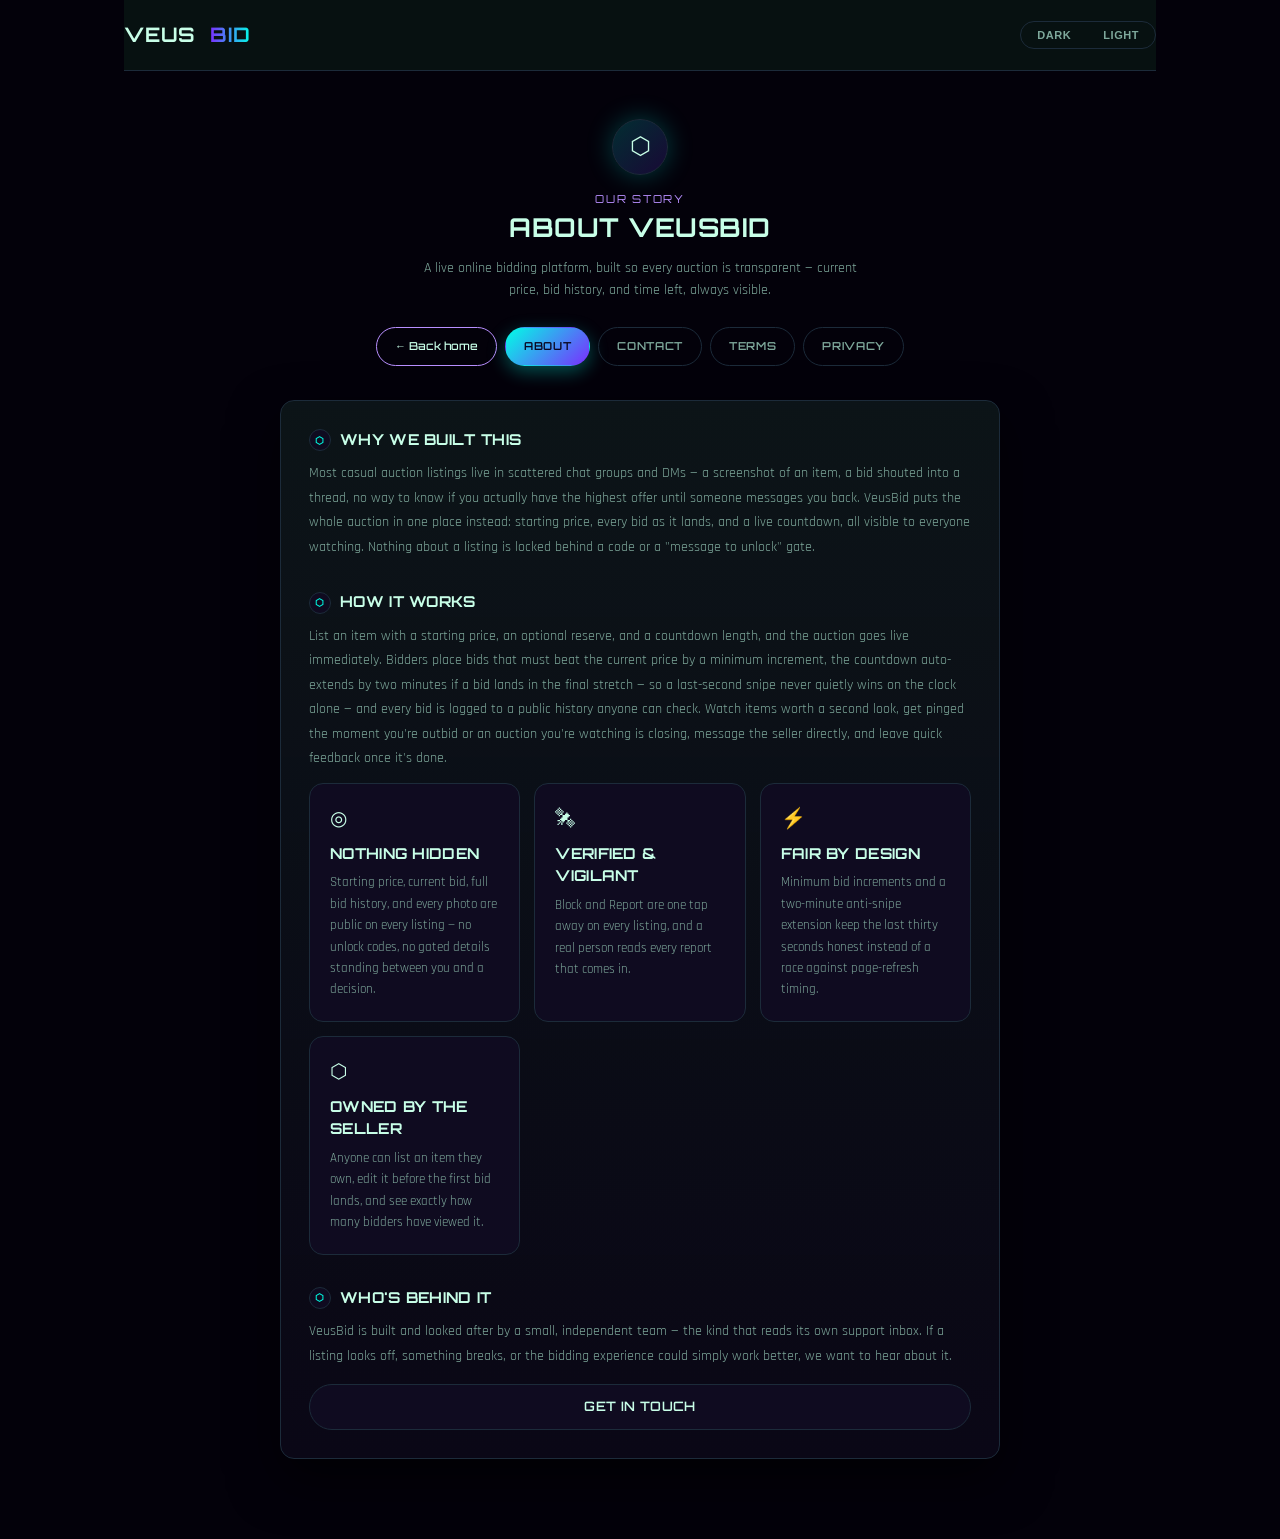
==== about.html @ 941fe138 "Add files via upload" ====
<!DOCTYPE html>
<html lang="en">
<head>
<meta charset="UTF-8">
<!-- Applies saved appearance (font, color, background) before first paint — must stay first, as a classic (non-module) script, to avoid a flash of default styling. -->
<script src="appearance-core.js"></script>
<meta name="viewport" content="width=device-width, initial-scale=1.0, viewport-fit=cover">
<title>About — VeusBid</title>
<link rel="icon" href="favicon.ico" sizes="any">
<link rel="icon" type="image/png" sizes="16x16" href="favicon-16.png">
<link rel="icon" type="image/png" sizes="32x32" href="favicon-32.png">
<link rel="icon" type="image/png" sizes="192x192" href="icon-192.png">
<link rel="apple-touch-icon" sizes="180x180" href="apple-touch-icon.png">
<link rel="manifest" href="manifest.json">
<meta name="theme-color" content="#03010a">
<meta name="description" content="VeusBid is a live online bidding platform — list an item, watch the bids roll in, and buy or sell with total transparency: current price, bid history, and time left, always visible.">
<link rel="stylesheet" href="styles.css">
</head>
<body data-mode="dark">
  <div class="bubble-field" aria-hidden="true">
    <span style="left:8%; width:16px; height:16px; animation-duration:6.5s;"></span>
    <span style="left:22%; width:10px; height:10px; animation-duration:8s; animation-delay:1s;"></span>
    <span style="left:71%; width:14px; height:14px; animation-duration:7s; animation-delay:.4s;"></span>
    <span style="left:88%; width:9px; height:9px; animation-duration:9s; animation-delay:2s;"></span>
  </div>
  <div class="shell">
    <div class="topbar">
      <a class="brand" href="index.html" data-home-link style="cursor:pointer;">Veus<em>Bid</em></a>
      <div class="mode-toggle">
        <button data-mode-btn="dark">Dark</button>
        <button data-mode-btn="light">Light</button>
      </div>
    </div>

    <div class="legal-wrap">
      <div class="legal-hero">
        <div class="legal-glyph">⬡</div>
        <div class="legal-eyebrow">Our Story</div>
        <h1>About VeusBid</h1>
        <p class="legal-tagline">A live online bidding platform, built so every auction is transparent — current price, bid history, and time left, always visible.</p>
      </div>

      <nav class="legal-nav">
        <a href="index.html" data-home-link data-home-label>← Back home</a>
        <a href="about.html" class="active">About</a>
        <a href="contact.html">Contact</a>
        <a href="terms.html">Terms</a>
        <a href="privacy.html">Privacy</a>
      </nav>

      <div class="card legal-card">
        <h2><span class="num">⬡</span> Why we built this</h2>
        <p>
          Most casual auction listings live in scattered chat groups and DMs — a screenshot of an item, a bid
          shouted into a thread, no way to know if you actually have the highest offer until someone messages you
          back. VeusBid puts the whole auction in one place instead: starting price, every bid as it lands, and a
          live countdown, all visible to everyone watching. Nothing about a listing is locked behind a code or a
          "message to unlock" gate.
        </p>

        <h2><span class="num">⬡</span> How it works</h2>
        <p>
          List an item with a starting price, an optional reserve, and a countdown length, and the auction goes
          live immediately. Bidders place bids that must beat the current price by a minimum increment, the
          countdown auto-extends by two minutes if a bid lands in the final stretch — so a last-second snipe never
          quietly wins on the clock alone — and every bid is logged to a public history anyone can check. Watch
          items worth a second look, get pinged the moment you're outbid or an auction you're watching is closing,
          message the seller directly, and leave quick feedback once it's done.
        </p>

        <div class="about-values">
          <div class="about-value-card">
            <span class="glyph">◎</span>
            <h3>Nothing hidden</h3>
            <p>Starting price, current bid, full bid history, and every photo are public on every listing — no unlock codes, no gated details standing between you and a decision.</p>
          </div>
          <div class="about-value-card">
            <span class="glyph">🛰</span>
            <h3>Verified &amp; vigilant</h3>
            <p>Block and Report are one tap away on every listing, and a real person reads every report that comes in.</p>
          </div>
          <div class="about-value-card">
            <span class="glyph">⚡</span>
            <h3>Fair by design</h3>
            <p>Minimum bid increments and a two-minute anti-snipe extension keep the last thirty seconds honest instead of a race against page-refresh timing.</p>
          </div>
          <div class="about-value-card">
            <span class="glyph">⬡</span>
            <h3>Owned by the seller</h3>
            <p>Anyone can list an item they own, edit it before the first bid lands, and see exactly how many bidders have viewed it.</p>
          </div>
        </div>

        <h2><span class="num">⬡</span> Who's behind it</h2>
        <p>
          VeusBid is built and looked after by a small, independent team — the kind that reads its own
          support inbox. If a listing looks off, something breaks, or the bidding experience could simply work
          better, we want to hear about it.
        </p>
        <a href="contact.html" class="btn subtle block" style="margin-top:6px;">Get in touch</a>
      </div>
    </div>
  </div>

  <script type="module">
    import { initTheme } from "./theme.js";
    import { initLegalNav } from "./legal-nav.js";
    initTheme();
    initLegalNav();
  </script>
</body>
</html>
---- styles.css ----
/* ============================================================
   VeusBid — "neural auction matrix" theme
   Deep-space void black with a two-tone neon accent: plasma cyan as
   the primary signal color, ultraviolet-plasma purple as the
   secondary — the same duotone glow the original VeusBid landing
   page used, now driving every screen consistently. Every color
   still routes through the same CSS variables the in-app RGB picker
   (theme.js) already rewrites live, so retuning the accent still
   works exactly as before. Border-radius is large and consistent
   everywhere: nothing in this app is a sharp corner anymore.
   ============================================================ */

@import url('https://fonts.googleapis.com/css2?family=Orbitron:wght@500;600;700;800;900&family=Rajdhani:wght@400;500;600;700&family=Share+Tech+Mono&family=Poppins:wght@300;400;500;600;700&family=Playfair+Display:wght@400;500;600;700&family=Quicksand:wght@400;500;600;700&family=Nunito:wght@400;500;600;700&family=Dancing+Script:wght@400;500;600;700&family=Merriweather:wght@400;700&family=Space+Grotesk:wght@400;500;600;700&display=swap');

:root{
  --accent-h: 174;      /* primary accent hue/sat/light — plasma cyan (#00FFD4-ish). The RGB picker rewrites these live. */
  --accent-s: 100%;
  --accent-l: 50%;
  --accent: hsl(var(--accent-h) var(--accent-s) var(--accent-l));
  --accent-soft: hsl(var(--accent-h) var(--accent-s) 78%);
  --accent-deep: hsl(var(--accent-h) 90% 38%);

  --accent2-h: 262;      /* secondary accent — ultraviolet plasma purple, paired against the cyan for the duotone glow */
  --accent2-s: 100%;
  --accent2-l: 59%;
  --accent2: hsl(var(--accent2-h) var(--accent2-s) var(--accent2-l));
  --accent2-soft: hsl(var(--accent2-h) var(--accent2-s) 78%);

  --bg: #03010a;
  --bg-raised: #0a0716;
  --bg-inset: #0f0b20;
  --text: #c8ffe8;
  --text-muted: #7ea89b;
  --line: #1c2b3a;
  --shadow: rgba(0,0,0,.6);
  --glow: 0 0 0 1px hsl(var(--accent-h) var(--accent-s) var(--accent-l) / .22), 0 8px 28px hsl(var(--accent-h) var(--accent-s) 30% / .4);

  --font-display: 'Orbitron', 'Segoe UI', sans-serif;
  --font-body: 'Rajdhani', -apple-system, sans-serif;
  --font-mono: 'Share Tech Mono', monospace;
  --radius: 8px;
  --radius-lg: 14px;
  --radius-sm: 6px;
  --radius-pill: 999px;
  --nav-h: 66px;

  /* ---- user-adjustable appearance (Settings → Appearance), read live by
     appearance.js and applied on every page ---- */
  --user-font-family: var(--font-body);
  --user-font-size: 16px;
  --user-font-weight: 400;
  --user-letter-spacing: 0px;
  --user-line-height: 1.5;
  --glass-blur: 10px;
  --bg-preset-image: none;
  --bg-photo-image: none;
  --bg-ambient-blur: 0px;
  --user-font-color: var(--text);
}

[data-mode="light"]{
  --bg: #eef6f4;
  --bg-raised: #ffffff;
  --bg-inset: #dff2ec;
  --text: #06231d;
  --text-muted: #4c6a63;
  --line: #bfe4da;
  --shadow: rgba(0,40,32,.12);
  --accent-deep: hsl(var(--accent-h) 90% 38%);
  --accent2: hsl(var(--accent2-h) var(--accent2-s) 46%);
}

*{ box-sizing: border-box; }
html,body{ margin:0; padding:0; }
body{
  background: var(--bg);
  color: var(--user-font-color);
  font-family: var(--user-font-family);
  font-size: var(--user-font-size);
  font-weight: var(--user-font-weight);
  letter-spacing: var(--user-letter-spacing);
  min-height: 100vh;
  min-height: 100dvh; /* dynamic viewport height: on mobile, plain 100vh is measured against the browser chrome's tallest (collapsed) state, so content can jump/resize as the address bar shows and hides while scrolling. dvh tracks the real visible area instead, so layout — and the fixed nav/background sitting against it — stays put. Older browsers that don't support dvh simply ignore this line and keep the 100vh above. */
  transition: background .3s ease, color .3s ease;
  line-height: var(--user-line-height);
  animation: page-fade-in .5s ease both;
  position: relative;
}
/* IMPORTANT: this animation must only ever touch opacity, never transform.
   `transform` on `body` (even an identity value like translateY(0), which
   is what the old fade-in used) creates a new containing block for every
   `position: fixed` descendant on the page — the background layers below,
   the starfield canvas, the full-page loader, and the mobile bottom nav
   (#nav-mount) all switch from "fixed to the viewport" to "fixed to the
   body box" instead. On a tall/scrollable page that makes all of them
   silently scroll away with the content, which is exactly the bug behind
   both the wandering background photo and the un-fixed Discover/Theme/
   Messages/Profile bar on Android. Keep this opacity-only. */
@keyframes page-fade-in{
  from{ opacity:0; }
  to{ opacity:1; }
}
/* User-chosen background — two fixed layers behind the starfield and all
   content, both pinned to the *viewport* (not the page), so they never
   move as you scroll.
   ::before is the ambient wash: always sized to `cover` and oversized
   (110%/-5%) so its blurred edges never show a hard boundary. For the
   3 built-in presets (plain CSS gradients, no external images to fetch or
   license) this is the *only* layer, unchanged from before.
   ::after is the sharp layer, used only for a photo picked from the
   user's own device. It renders with `background-size: contain` — the
   photo is shown at its true aspect ratio, centered, scaled only enough
   to fit inside the screen: never cropped, zoomed, or stretched. The
   ambient layer behind it reuses the same photo, blurred well past the
   user's own blur slider, so the letterboxed edges glow with the photo's
   own colors instead of falling back to flat void-black. */
body::before{
  content:""; position:fixed; top:-5%; left:-5%; width:110%; height:110%; z-index:0; pointer-events:none;
  background-image: var(--bg-preset-image);
  background-size: cover;
  background-position: center;
  background-repeat: no-repeat;
  filter: blur(calc(var(--glass-blur) + var(--bg-ambient-blur)));
}
body::after{
  content:""; position:fixed; inset:0; z-index:0; pointer-events:none;
  background-image: var(--bg-photo-image);
  background-size: contain;
  background-position: center;
  background-repeat: no-repeat;
  filter: blur(var(--glass-blur));
}

/* ---- cosmic starfield canvas, injected by starfield.js — behind everything, non-interactive ---- */
#starfield-canvas{
  position: fixed; inset: 0; z-index: 0; pointer-events: none;
  transition: opacity .4s ease;
}
[data-mode="light"] #starfield-canvas{ opacity: .22; }

@keyframes rise-in{
  from{ opacity:0; transform: translateY(10px); }
  to{ opacity:1; transform: translateY(0); }
}
@keyframes pop-in{
  from{ opacity:0; transform: scale(.96); }
  to{ opacity:1; transform: scale(1); }
}
@keyframes shimmer-sweep{
  from{ background-position: -200% 0; }
  to{ background-position: 200% 0; }
}
/* ---- creative motion — a heart pulsing like a distant pulsar ---- */
@keyframes heartbeat{
  0%, 100%{ transform: scale(1); }
  15%{ transform: scale(1.16); }
  30%{ transform: scale(.98); }
  45%{ transform: scale(1.08); }
  60%{ transform: scale(1); }
}
@keyframes ripple-out{
  from{ box-shadow: 0 0 0 0 hsl(var(--accent-h) var(--accent-s) var(--accent-l) / .5); }
  to{ box-shadow: 0 0 0 18px hsl(var(--accent-h) var(--accent-s) var(--accent-l) / 0); }
}
@keyframes bubble-drift{
  0%{ transform: translateY(0) translateX(0) scale(1); opacity:.5; }
  50%{ transform: translateY(-18px) translateX(6px) scale(1.06); opacity:.85; }
  100%{ transform: translateY(0) translateX(0) scale(1); opacity:.5; }
}
@keyframes msg-pop{
  0%{ opacity:0; transform: translateY(8px) scale(.94); }
  60%{ opacity:1; transform: translateY(-1px) scale(1.01); }
  100%{ opacity:1; transform: translateY(0) scale(1); }
}
@keyframes tick-in{
  from{ opacity:0; transform: scale(.5); }
  to{ opacity:1; transform: scale(1); }
}
@keyframes typing-bounce{
  0%, 60%, 100%{ transform: translateY(0); opacity:.5; }
  30%{ transform: translateY(-4px); opacity:1; }
}
@keyframes dot-pulse{
  0%, 100%{ box-shadow: 0 0 0 0 hsl(var(--accent2-h) var(--accent2-s) var(--accent2-l) / .6); }
  70%{ box-shadow: 0 0 0 7px hsl(var(--accent2-h) var(--accent2-s) var(--accent2-l) / 0); }
}
@keyframes border-spin{
  to{ --angle: 360deg; }
}
@property --angle{
  syntax: '<angle>'; initial-value: 0deg; inherits: false;
}
@keyframes toast-in{
  from{ opacity:0; transform: translateX(28px) scale(.92); }
  to{ opacity:1; transform: translateX(0) scale(1); }
}
@keyframes badge-pulse{
  0%, 100%{ box-shadow: 0 0 0 0 hsl(var(--accent2-h) var(--accent2-s) var(--accent2-l) / .55); }
  70%{ box-shadow: 0 0 0 6px hsl(var(--accent2-h) var(--accent2-s) var(--accent2-l) / 0); }
}

/* ---- cosmic loader: two stars orbiting one another — shown wherever we're
   waiting on Firestore (discover grid, inbox, an opening chat thread).
   Violet/cyan duotone to match the accent pair; reads as "two people
   circling into orbit" rather than a generic spinner. ---- */
.loader-wrap{
  display:flex; flex-direction:column; align-items:center; justify-content:center;
  gap:14px; padding:48px 20px; grid-column: 1 / -1;
}
.loader-orbit{
  --orbit-size: 44px;
  --orbit-dot: calc(var(--orbit-size) * 0.32);
  position:relative;
  height: var(--orbit-dot);
  width: var(--orbit-size);
}
.loader-orbit::before,
.loader-orbit::after{
  content:'';
  position:absolute;
  top:0; left: calc(50% - var(--orbit-dot) / 2);
  height: var(--orbit-dot); width: var(--orbit-dot);
  border-radius:50%;
}
.loader-orbit::before{
  background: var(--accent);
  box-shadow: 0 0 10px 1px hsl(var(--accent-h) var(--accent-s) var(--accent-l) / .7);
  animation: orbit-spin 1.3s ease-in-out infinite;
}
.loader-orbit::after{
  background: var(--accent2);
  box-shadow: 0 0 10px 1px hsl(var(--accent2-h) var(--accent2-s) var(--accent2-l) / .7);
  animation: orbit-spin 1.3s ease-in-out infinite -0.65s;
}
@keyframes orbit-spin{
  0%, 100%{ transform: translateX(calc(var(--orbit-size) * 0.5 - var(--orbit-dot) / 2)) scale(.55); opacity:.6; }
  50%{ transform: translateX(calc(var(--orbit-size) * -0.5 + var(--orbit-dot) / 2)) scale(.55); opacity:.6; }
  25%, 75%{ transform: translateX(0) scale(1); opacity:1; }
}
.loader-label{
  font-family: var(--font-display);
  font-size: 12px;
  letter-spacing: .07em;
  text-transform: uppercase;
  color: var(--text-muted);
}

/* ---- full-page splash loader: five oozing dots streaming and merging into one
   another — shown briefly on protected pages while requireAuth() and the first
   data fetch resolve ---- */
.loader-page{
  position:fixed; inset:0; z-index:500;
  display:flex; flex-direction:column; align-items:center; justify-content:center;
  gap:16px; background: var(--bg);
}
.loader-jelly{
  --uib-size: 64px;
  --uib-color: var(--accent);
  --uib-speed: 2.6s;
  --uib-dot-size: calc(var(--uib-size) * 0.23);
  position: relative;
  display: flex;
  align-items: center;
  justify-content: space-between;
  width: var(--uib-size);
  height: var(--uib-dot-size);
  filter: url('#uib-jelly-ooze') drop-shadow(0 0 6px hsl(var(--accent-h) var(--accent-s) var(--accent-l) / .55));
}
.jelly-dot{
  position: absolute;
  top: calc(50% - var(--uib-dot-size) / 2);
  left: calc(0px - var(--uib-dot-size) / 2);
  display: block;
  height: var(--uib-dot-size);
  width: var(--uib-dot-size);
  border-radius: 50%;
  background-color: var(--uib-color);
  animation: jelly-stream var(--uib-speed) linear infinite both;
}
.jelly-dot:nth-child(2){ animation-delay: calc(var(--uib-speed) * -0.2); }
.jelly-dot:nth-child(3){ animation-delay: calc(var(--uib-speed) * -0.4); }
.jelly-dot:nth-child(4){ animation-delay: calc(var(--uib-speed) * -0.6); }
.jelly-dot:nth-child(5){ animation-delay: calc(var(--uib-speed) * -0.8); }
@keyframes jelly-stream{
  0%, 100%{ transform: translateX(0) scale(0); }
  50%{ transform: translateX(calc(var(--uib-size) * 0.5)) scale(1); }
  99.999%{ transform: translateX(var(--uib-size)) scale(0); }
}

/* ---- small rounded-track loader: photo processing (upload/compress) ---- */
.loader-photo{ display:inline-block; vertical-align:middle; }
.loader-photo-bg{ stroke: var(--line); opacity:.6; }
.loader-photo-car{
  stroke: var(--accent2); stroke-dasharray:15,85; stroke-linecap:round;
  animation: track-travel-rev 1.4s linear infinite;
}
@keyframes track-travel-rev{ to{ stroke-dashoffset: 100; } }

/* ---- streaming-dots loader: a message in flight ---- */
.loader-stream-wrap{ display:inline-flex; align-items:center; height:14px; }
.loader-stream{ position:relative; display:inline-block; width:26px; height:6px; filter: url(#loader-stream-ooze); }
.loader-stream span{
  position:absolute; top:0; left:-3px; height:6px; width:6px; border-radius:50%;
  background: var(--accent); animation: stream-move 1.1s linear infinite both;
}
.loader-stream span:nth-child(2){ animation-delay:-.22s; }
.loader-stream span:nth-child(3){ animation-delay:-.44s; }
.loader-stream span:nth-child(4){ animation-delay:-.66s; }
.loader-stream span:nth-child(5){ animation-delay:-.88s; }
@keyframes stream-move{
  0%, 100%{ transform: translateX(0) scale(0); }
  50%{ transform: translateX(13px) scale(1); }
  99.999%{ transform: translateX(26px) scale(0); }
}

/* ---- merging-blobs loader: inline busy state for a button (e.g. auth submit) ---- */
.loader-blob-wrap{ display:inline-block; position:relative; width:22px; height:11px; vertical-align:middle; }
.loader-blob{ position:relative; display:block; width:100%; height:100%; color: currentColor; filter: url(#loader-blob-ooze); animation: blob-rotate 1.8s linear infinite; }
.loader-blob::before, .loader-blob::after{
  content:''; position:absolute; top:0; left:25%; width:50%; height:100%;
  background: currentColor; border-radius:100%;
}
.loader-blob::before{ animation: blob-shift-left .9s ease infinite; }
.loader-blob::after{ animation: blob-shift-right .9s ease infinite; }
@keyframes blob-rotate{ 0%, 49.999%, 100%{ transform:none; } 50%, 99.999%{ transform: rotate(90deg); } }
@keyframes blob-shift-left{ 0%, 100%{ transform: translateX(0); } 50%{ transform: scale(.65) translateX(-75%); } }
@keyframes blob-shift-right{ 0%, 100%{ transform: translateX(0); } 50%{ transform: scale(.65) translateX(75%); } }

@media (prefers-reduced-motion: reduce){
  *{ animation-duration: .01ms !important; transition-duration: .01ms !important; }
}

h1,h2,h3,.display{
  font-family: var(--font-display);
  font-weight: 700;
  letter-spacing: .02em;
  margin: 0 0 .3em;
  text-transform: uppercase;
}
h1{ font-size: 26px; }
h3{ font-size: 15px; }

a{ color: var(--accent); text-decoration: none; }

.shell{
  max-width: 1080px;
  margin: 0 auto;
  padding: 0 24px;
}

/* ---- ornamental plasma rule, the one signature motif ---- */
.gilt-rule{
  height: 1px;
  background: linear-gradient(90deg, transparent, var(--accent) 30%, var(--accent2) 70%, transparent);
  border: none;
  margin: 28px 0;
  opacity: .6;
}

/* ---- top bar ---- */
.topbar{
  display:flex; align-items:center; justify-content:space-between;
  gap: 14px;
  padding: 20px 0;
  border-bottom: 1px solid var(--line);
  position: sticky; top: 0; z-index: 200;
  background: hsl(var(--accent-h) 40% 6% / .82);
  backdrop-filter: blur(10px);
}
[data-mode="light"] .topbar{ background: hsl(0 0% 100% / .86); }
.brand{
  font-family: var(--font-display);
  font-size: 20px;
  font-weight: 700;
  letter-spacing: .04em;
  text-transform: uppercase;
  color: var(--user-font-color);
  display:flex; align-items:center; gap:14px;
}
.brand em{
  color: var(--accent);
  font-style: normal;
  background: linear-gradient(90deg, var(--accent2), var(--accent), var(--accent-soft), var(--accent2));
  background-size: 300% 100%;
  -webkit-background-clip: text;
  background-clip: text;
  -webkit-text-fill-color: transparent;
  animation: shimmer-sweep 6s linear infinite;
  display: inline-block;
  transform-origin: center;
}
.brand:hover em{ animation: shimmer-sweep 6s linear infinite, heartbeat 1s ease; }
.topbar > .brand ~ *{ margin-left: auto; }

/* ---- topbar right cluster (notif bell + logout sit together) ---- */
.topbar-actions{ display:flex; align-items:center; gap:10px; margin-left:auto; }

/* ---- ambient drifting orbs (legacy .bubble-field markup, recolored as embers over the starfield) ---- */
.bubble-field{ position:fixed; inset:0; overflow:hidden; pointer-events:none; z-index:0; }
.bubble-field span{
  position:absolute; bottom:-40px; border-radius:50%;
  background: radial-gradient(circle at 32% 30%, hsl(var(--accent2-h) var(--accent2-s) 65% / .4), hsl(var(--accent-h) var(--accent-s) 55% / .08));
  filter: blur(.3px);
  animation: bubble-drift 7s ease-in-out infinite;
}
.shell{ position:relative; z-index:1; }

.topnav{ display:flex; gap:22px; align-items:center; }
.topnav a{ color: var(--text-muted); font-size: 14px; }
.topnav a.active, .topnav a:hover{ color: var(--accent); }

/* ---- buttons / inputs ---- */
.btn{
  display:inline-flex; align-items:center; justify-content:center; gap:8px;
  padding: 12px 24px;
  border-radius: var(--radius-pill);
  border: 1px solid transparent;
  background: linear-gradient(135deg, var(--accent), var(--accent2));
  color: #0a0620;
  font-family: var(--font-display);
  font-weight: 600;
  font-size: 13px;
  letter-spacing: .03em;
  text-transform: uppercase;
  cursor: pointer;
  transition: transform .18s ease, box-shadow .18s ease, opacity .18s ease, filter .18s ease;
  box-shadow: 0 4px 18px hsl(var(--accent-h) var(--accent-s) 40% / .35);
}
.btn:hover{ box-shadow: 0 8px 26px hsl(var(--accent-h) var(--accent-s) 45% / .5), 0 0 22px hsl(var(--accent2-h) var(--accent2-s) 55% / .35); transform: translateY(-2px); filter: brightness(1.06); }
.btn:active{ transform: translateY(0); }
.btn:disabled{ opacity:.45; cursor:not-allowed; transform:none; box-shadow:none; }

.btn.ghost{
  background: transparent;
  color: var(--accent);
  border: 1px solid var(--line);
  box-shadow: none;
}
.btn.ghost:hover{ border-color: var(--accent); box-shadow: 0 0 16px hsl(var(--accent-h) var(--accent-s) var(--accent-l) / .25); }
.btn.subtle{
  background: var(--bg-inset);
  border-color: var(--line);
  color: var(--user-font-color);
  box-shadow: none;
}
.btn.subtle:hover{ border-color: var(--accent2); box-shadow: 0 0 16px hsl(var(--accent2-h) var(--accent2-s) var(--accent2-l) / .2); }
.btn.block{ width:100%; }
.btn.small{ padding:9px 18px; font-size:11px; }
.btn.danger{ border-color:#c25a7a; background:transparent; color:#ff9ab3; box-shadow:none; }
.btn.danger:not(:disabled):hover{ background: hsl(340 60% 50% / .12); box-shadow: 0 0 16px hsl(340 70% 55% / .2); }

.card.danger-zone{ border-color: hsl(340 55% 50% / .35); }

label{ display:block; font-size: 13px; font-weight:600; letter-spacing:.02em; color: var(--text-muted); margin: 16px 0 6px; }
input, textarea, select{
  width:100%;
  background: var(--bg-inset);
  border: 1px solid var(--line);
  color: var(--user-font-color);
  padding: 12px 16px;
  border-radius: var(--radius-sm);
  font-family: var(--font-body);
  font-weight: 500;
  font-size: 15px;
  transition: border-color .2s ease, box-shadow .2s ease;
}
input:focus, textarea:focus, select:focus{
  outline: none;
  border-color: var(--accent);
  box-shadow: 0 0 0 3px hsl(var(--accent-h) var(--accent-s) var(--accent-l) / .18);
}
textarea{ resize: vertical; min-height: 90px; }

.field-hint{ font-size:12px; color: var(--text-muted); margin-top:4px; }

/* Show/hide toggle for password inputs — see addPasswordToggle() in common.js. */
.pw-field{ position:relative; width:100%; }
.pw-field input{ padding-right:44px; }
.pw-toggle{
  position:absolute; top:50%; right:6px; transform:translateY(-50%);
  width:32px; height:32px; display:flex; align-items:center; justify-content:center;
  background:transparent; border:none; padding:0; margin:0; cursor:pointer;
  color: var(--text-muted); border-radius: var(--radius-sm);
  transition: color .15s ease, background .15s ease;
}
.pw-toggle:hover{ color: var(--accent); background: var(--bg-inset); }
.pw-toggle:focus-visible{ outline:2px solid var(--accent); outline-offset:2px; }
.pw-toggle svg{ width:18px; height:18px; display:block; pointer-events:none; }
/* PIN inputs are centered with wide letter-spacing — balance the toggle's
   right-hand padding with matching left padding so the digits stay centered
   instead of drifting left. */
.pw-field .chat-pin-input{ padding-left:44px; }
.chat-lock-screen .pw-field{ max-width:200px; }

.bg-preset-row{ display:flex; gap:12px; margin-top:8px; }
.bg-swatch{
  display:inline-flex; align-items:center; justify-content:center;
  width:56px; height:56px; border-radius: var(--radius-sm);
  border:2px solid var(--line); cursor:pointer; position:relative;
  background-color: var(--bg-inset);
  transition: border-color .15s ease, transform .15s ease;
}
.bg-swatch:hover{ transform: translateY(-2px); }
.bg-swatch.active{ border-color: var(--accent); box-shadow: 0 0 0 2px hsl(var(--accent-h) var(--accent-s) var(--accent-l) / .3); }
.bg-swatch.active::after{ content:"✓"; position:absolute; inset:0; display:flex; align-items:center; justify-content:center; color:#fff; font-weight:700; text-shadow:0 1px 3px rgba(0,0,0,.6); }
.bg-swatch-aurora{ background-image:
  radial-gradient(ellipse 60% 50% at 18% 15%, hsl(265 85% 42% / .8), transparent 60%),
  radial-gradient(ellipse 55% 45% at 82% 25%, hsl(189 85% 45% / .7), transparent 60%),
  radial-gradient(ellipse 70% 55% at 50% 95%, hsl(265 80% 22% / .9), transparent 65%); }
.bg-swatch-rose{ background-image:
  radial-gradient(ellipse 60% 50% at 20% 12%, hsl(332 78% 46% / .8), transparent 60%),
  radial-gradient(ellipse 55% 50% at 85% 78%, hsl(18 82% 50% / .7), transparent 60%),
  radial-gradient(ellipse 70% 55% at 50% 100%, hsl(285 55% 28% / .85), transparent 65%); }
.bg-swatch-bloom{ background-image:
  radial-gradient(circle at 14% 82%, hsl(302 82% 46% / .75), transparent 45%),
  radial-gradient(circle at 86% 14%, hsl(255 78% 46% / .75), transparent 45%),
  radial-gradient(circle at 50% 50%, hsl(200 75% 40% / .5), transparent 62%); }
.bg-swatch-custom{
  display:flex; align-items:center; justify-content:center;
  font-size:22px; color: var(--text-muted); overflow:hidden;
}
.bg-swatch-custom:hover{ color: var(--accent); }

/* ---- cards: glassy panels with a soft glowing edge ---- */
.card{
  background: linear-gradient(180deg, hsl(var(--accent-h) 30% 12% / .5), var(--bg-raised));
  border: 1px solid var(--line);
  border-radius: var(--radius-lg);
  padding: 28px;
  animation: rise-in .45s ease both;
  backdrop-filter: blur(12px);
  box-shadow: 0 20px 50px var(--shadow);
  position: relative;
}
[data-mode="light"] .card{ background: var(--bg-raised); backdrop-filter: none; }

.auth-wrap{
  max-width: 420px;
  margin: 64px auto;
}
.auth-tabs{ display:flex; gap:24px; margin-bottom:22px; border-bottom:1px solid var(--line); }
.auth-tabs button{
  background:none; border:none; color: var(--text-muted);
  font-family: var(--font-display); font-size: 13px; letter-spacing:.05em; text-transform:uppercase; font-weight:600;
  padding: 6px 0 12px; cursor:pointer; border-bottom: 2px solid transparent;
  transition: color .2s ease, border-color .2s ease;
}
.auth-tabs button.active{ color: var(--accent); border-color: var(--accent); }

.divider-or{
  display:flex; align-items:center; gap:12px;
  color: var(--text-muted); font-size:12px; margin: 18px 0;
}
.divider-or::before, .divider-or::after{ content:''; flex:1; height:1px; background: var(--line); }

/* ---- profile / grid ---- */
.grid-people{
  display:grid;
  grid-template-columns: repeat(auto-fill, minmax(220px, 1fr));
  gap: 20px;
  margin-top: 22px;
}
.person-card{
  background: var(--bg-raised);
  border: 1px solid var(--line);
  border-radius: var(--radius-lg);
  overflow:hidden;
  cursor:pointer;
  transition: border-color .25s ease, transform .25s ease, box-shadow .25s ease;
  animation: rise-in .4s ease both;
}
.grid-people .person-card:nth-child(1){ animation-delay: .02s; }
.grid-people .person-card:nth-child(2){ animation-delay: .06s; }
.grid-people .person-card:nth-child(3){ animation-delay: .10s; }
.grid-people .person-card:nth-child(4){ animation-delay: .14s; }
.grid-people .person-card:nth-child(5){ animation-delay: .18s; }
.grid-people .person-card:nth-child(n+6){ animation-delay: .2s; }
.person-card:hover{
  border-color: var(--accent);
  transform: translateY(-5px) scale(1.01);
  box-shadow: 0 16px 34px var(--shadow), 0 0 0 1px hsl(var(--accent-h) var(--accent-s) var(--accent-l) / .3), 0 0 30px hsl(var(--accent2-h) var(--accent2-s) var(--accent2-l) / .18);
}
.person-photo{ transition: transform .5s ease; }
.person-card:hover .person-photo{ transform: scale(1.06); }
.person-photo{
  width:100%; aspect-ratio: 3/4; object-fit: cover;
  background: var(--bg-inset);
  display:block;
}
.person-meta{ padding: 14px 16px; }
.person-name{ font-family: var(--font-display); font-size:15px; font-weight:600; letter-spacing:.02em; }
.person-sub{ font-size:13px; color: var(--text-muted); margin-top:3px; }

/* ---- profile detail / modal ---- */
.detail-wrap{ display:grid; grid-template-columns: 260px 1fr; gap: 32px; margin-top: 24px; }
@media (max-width: 720px){ .detail-wrap{ grid-template-columns: 1fr; } }

.lock-panel{
  border: 1px dashed var(--line);
  border-radius: var(--radius);
  padding: 20px;
  margin-top: 18px;
  background: var(--bg-inset);
  transition: border-color .3s ease, border-style .3s ease, box-shadow .3s ease;
}
.lock-panel.unlocked{
  border-style: solid;
  border-color: var(--accent);
  box-shadow: 0 0 0 3px hsl(var(--accent-h) var(--accent-s) var(--accent-l) / .18), 0 0 24px hsl(var(--accent-h) var(--accent-s) var(--accent-l) / .2);
  animation: pop-in .35s ease both;
}
.lock-icon{ font-size: 20px; color: var(--accent); display:inline-block; transition: transform .3s ease; }
.lock-panel.unlocked .lock-icon{ transform: rotate(-18deg) scale(1.1); }
#unlocked-content{ animation: rise-in .35s ease both; }

.chip{
  display:inline-block;
  font-size:11px;
  font-weight:600;
  letter-spacing:.03em;
  padding: 4px 12px;
  border-radius: var(--radius-pill);
  border: 1px solid var(--line);
  color: var(--text-muted);
  margin: 0 6px 6px 0;
  background: var(--bg-inset);
}
.chip.gold{ border-color: var(--accent); color: var(--accent); }

.appreciate-picker{ display:flex; flex-wrap:wrap; gap:6px; margin-top:10px; }
.appreciate-chip{ cursor:pointer; background: var(--bg-inset); border: 1px solid var(--line); transition: border-color .2s ease, color .2s ease; }
.appreciate-chip:hover{ border-color: var(--accent); color: var(--accent); }

.appreciation-list{ display:flex; flex-direction:column; gap:8px; margin-top:10px; }
.appreciation-item{
  border:1px solid var(--line); border-radius: var(--radius-sm); padding:10px 14px;
  background: var(--bg-inset); font-size:13px;
}
.appreciation-item .appreciation-from{ font-family: var(--font-display); font-size:11px; color: var(--accent2-soft); letter-spacing:.03em; }

.social-row{ display:flex; flex-wrap:wrap; gap:10px; margin-top:10px; }
.social-row a{
  border:1px solid var(--line);
  padding:8px 15px;
  border-radius: var(--radius-pill);
  font-size: 13px;
  color: var(--user-font-color);
}
.social-row a:hover{ border-color: var(--accent); color: var(--accent); }

.photo-strip{ display:grid; grid-template-columns: repeat(3,1fr); gap:8px; margin-top:10px; }
.photo-strip img{ width:100%; aspect-ratio:1; object-fit:cover; border-radius: var(--radius-sm); }

/* ---- code display ---- */
.idcode-box{
  display:flex; align-items:center; justify-content:space-between;
  flex-wrap: wrap;
  gap: 14px;
  background: var(--bg-inset);
  border: 1px solid var(--accent);
  border-radius: var(--radius);
  padding: 16px 20px;
  box-shadow: 0 0 24px hsl(var(--accent-h) var(--accent-s) var(--accent-l) / .12);
}
.idcode-value{
  font-family: var(--font-display);
  font-weight: 600;
  font-size: 22px;
  letter-spacing: .14em;
  color: var(--accent);
  word-break: break-all;
}
/* The value + its action buttons used to sit on one unbroken flex row with no
   wrap allowed, so on narrower screens the buttons got squeezed past the
   card's edge instead of dropping to their own line — effectively invisible
   without scrolling. flex-wrap above plus this lets the actions wrap onto
   their own row and stay left-aligned once they do. */
.idcode-actions{
  display:flex; flex-wrap: wrap; gap:8px;
}
@media (max-width: 420px){
  .idcode-value{ font-size:18px; letter-spacing:.1em; }
}

/* ---- chat — futuristic messaging panel ---- */
.chat-wrap{ display:flex; flex-direction:column; height: 460px; border:1px solid var(--line); border-radius: var(--radius-lg); overflow:hidden; background: var(--bg-raised); }
.chat-header{
  display:flex; align-items:center; gap:10px; padding: 12px 16px;
  border-bottom: 1px solid var(--line); background: var(--bg-raised); flex-shrink:0;
}
.chat-header img{ width:36px; height:36px; border-radius:50%; object-fit:cover; background: var(--bg-inset); border: 2px solid var(--line); }
.chat-header-name{ font-family: var(--font-display); font-size:13px; font-weight:600; letter-spacing:.02em; line-height:1.2; }
.chat-header-status{ font-size:11px; color: var(--text-muted); display:flex; align-items:center; gap:5px; }
.status-dot{ width:7px; height:7px; border-radius:50%; background: var(--accent2); animation: dot-pulse 2.2s ease infinite; }
.status-dot.offline{ background: var(--text-muted); animation:none; opacity:.6; }
.chat-menu-wrap{ position:relative; margin-left:auto; flex-shrink:0; }
.chat-menu-btn{ white-space:nowrap; }
.chat-menu{
  position:absolute; top:calc(100% + 8px); right:0; min-width:190px;
  background: linear-gradient(180deg, hsl(var(--accent-h) 30% 12% / .96), var(--bg-raised));
  backdrop-filter: blur(12px);
  border:1px solid var(--line); border-radius: var(--radius-lg);
  box-shadow: 0 24px 50px var(--shadow); overflow:hidden; z-index:60;
  opacity:0; transform: translateY(-8px) scale(.97); pointer-events:none;
  transition: opacity .2s ease, transform .2s ease;
  display:flex; flex-direction:column;
}
.chat-menu.open{ opacity:1; transform: translateY(0) scale(1); pointer-events:auto; }
[data-mode="light"] .chat-menu{ background: var(--bg-raised); backdrop-filter:none; }
.chat-menu-item{
  background:none; border:none; text-align:left; padding:12px 16px;
  font-family: var(--font-body); font-size:13px; font-weight:600; color: var(--user-font-color);
  cursor:pointer; transition: background .15s ease;
}
.chat-menu-item:hover{ background: var(--bg-inset); }
.chat-menu-item.danger{ color:#ff9ab3; border-top:1px solid var(--line); }

/* Clear/lock confirmation modal, shared by the chat panel */
.chat-modal-backdrop{
  position:absolute; inset:0; background: rgba(4,6,14,.6); backdrop-filter: blur(2px);
  display:flex; align-items:center; justify-content:center; z-index:80; padding:20px;
}
.chat-modal{
  width:100%; max-width:320px; background: var(--bg-raised); border:1px solid var(--line);
  border-radius: var(--radius-lg); box-shadow: 0 24px 50px var(--shadow); padding:20px;
}
.chat-modal-title{ font-family: var(--font-display); font-size:15px; font-weight:700; margin-bottom:8px; }
.chat-modal-body{ font-size:13px; color: var(--text-muted); line-height:1.5; margin-bottom:14px; }
.chat-modal-error{ font-size:12px; color:#ff9ab3; margin:6px 0 0; }
.chat-modal-actions{ display:flex; justify-content:flex-end; gap:10px; margin-top:14px; }
.chat-pin-input{
  width:100%; box-sizing:border-box; padding:11px 14px; border-radius: var(--radius-sm);
  border:1px solid var(--line); background: var(--bg-inset); color: var(--user-font-color);
  font-size:16px; letter-spacing:.3em; text-align:center;
}
.chat-pin-input.shake{ animation: pin-shake .3s ease; }
@keyframes pin-shake{ 25%{ transform:translateX(-6px);} 75%{ transform:translateX(6px);} }

/* Locked chat overlay */
.chat-wrap.is-locked .chat-log,
.chat-wrap.is-locked .chat-input-row,
.chat-wrap.is-locked #chat-send-status{ display:none; }
.chat-lock-screen{
  flex:1; display:none; flex-direction:column; align-items:center; justify-content:center;
  gap:12px; padding:28px; text-align:center; background: var(--bg-inset);
}
.chat-lock-icon{ font-size:30px; }
.chat-lock-title{ font-family: var(--font-display); font-size:15px; font-weight:700; }
.chat-lock-screen .chat-pin-input{ max-width:200px; }

.chat-log{ flex:1; overflow-y:auto; padding: 18px; display:flex; flex-direction:column; gap:2px; background: var(--bg-inset); scroll-behavior:smooth; }
.chat-log::-webkit-scrollbar{ width:6px; }
.chat-log::-webkit-scrollbar-thumb{ background: var(--line); border-radius: var(--radius-pill); }

.date-divider{ align-self:center; font-size:11px; color: var(--text-muted); background: var(--bg-raised); border:1px solid var(--line); padding:4px 14px; border-radius: var(--radius-pill); margin: 12px 0 8px; }

.msg-row{ display:flex; align-items:flex-end; gap:7px; margin:3px 0; max-width:78%; animation: msg-pop .28s ease both; }
.msg-row.mine{ align-self:flex-end; flex-direction:row-reverse; }
.msg-row.theirs{ align-self:flex-start; }
.msg-avatar{ width:22px; height:22px; border-radius:50%; object-fit:cover; flex-shrink:0; visibility:hidden; }
.msg-row.theirs.chain-last .msg-avatar{ visibility:visible; }

.msg{ position:relative; padding:9px 14px 8px; border-radius: var(--radius); font-size:14px; line-height:1.4; word-break: break-word; }
.msg.mine{ background: linear-gradient(135deg, var(--accent-deep), var(--accent)); color:#0a0620; border-bottom-right-radius:6px; }
.msg.theirs{ background: var(--bg-raised); border:1px solid var(--line); border-bottom-left-radius:6px; }
.msg-meta{ display:flex; align-items:center; gap:4px; justify-content:flex-end; margin-top:3px; font-size:10px; opacity:.8; }
.msg.mine .msg-meta{ color:#0a0620; }
.msg.theirs .msg-meta{ color: var(--text-muted); }
.msg-tick{ display:inline-flex; animation: tick-in .2s ease both; }
.msg-tick.seen{ color: var(--accent2-soft); }

.typing-indicator{ align-self:flex-start; display:flex; gap:4px; padding:11px 15px; background: var(--bg-raised); border:1px solid var(--line); border-radius: var(--radius); border-bottom-left-radius:6px; margin:3px 0; }
.typing-indicator span{ width:6px; height:6px; border-radius:50%; background: var(--text-muted); animation: typing-bounce 1.2s ease infinite; }
.typing-indicator span:nth-child(2){ animation-delay:.15s; }
.typing-indicator span:nth-child(3){ animation-delay:.3s; }

.chat-empty{ margin:auto; text-align:center; color: var(--text-muted); font-size:13px; padding: 20px; }
.chat-empty .lock-icon{ display:block; font-size:22px; margin-bottom:6px; color: var(--accent); animation: heartbeat 2.4s ease infinite; }

.chat-input-row{ display:flex; align-items:flex-end; gap:8px; border-top:1px solid var(--line); padding:10px; background: var(--bg-raised); flex-shrink:0; }
.chat-input-row textarea{
  border:1px solid var(--line); border-radius: var(--radius-pill); flex:1; resize:none;
  padding:10px 18px; max-height:100px; min-height:40px; font-size:14px; line-height:1.35;
  background: var(--bg-inset);
}
.chat-input-row textarea:focus{ box-shadow: 0 0 0 3px hsl(var(--accent-h) var(--accent-s) var(--accent-l) / .2); }
.chat-send-btn{
  width:40px; height:40px; border-radius:50%; border:none; flex-shrink:0;
  background: linear-gradient(135deg, var(--accent), var(--accent2)); color:#0a0620; font-size:15px; cursor:pointer;
  display:flex; align-items:center; justify-content:center;
  transition: transform .15s ease, box-shadow .15s ease;
  box-shadow: 0 4px 16px hsl(var(--accent-h) var(--accent-s) 40% / .4);
}
.chat-send-btn:hover{ transform: scale(1.1); box-shadow: 0 6px 20px hsl(var(--accent-h) var(--accent-s) 45% / .55); }
.chat-send-btn:active{ animation: ripple-out .5s ease; }
.chat-send-btn:disabled{ opacity:.4; cursor:not-allowed; }

/* ---- messages inbox (two-pane) ---- */
.messages-shell{ display:grid; grid-template-columns: 320px 1fr; gap:18px; margin-top:22px; align-items:start; }
@media (max-width: 780px){ .messages-shell{ grid-template-columns: 1fr; } }
.inbox-panel{ background: var(--bg-raised); border:1px solid var(--line); border-radius: var(--radius-lg); overflow:hidden; max-height:72vh; overflow-y:auto; }
.inbox-search{ padding:14px; border-bottom:1px solid var(--line); position:sticky; top:0; background: var(--bg-raised); }
.inbox-filters{ display:flex; gap:8px; margin-top:10px; }
.inbox-filter-tab{
  flex:1; display:flex; align-items:center; justify-content:center; gap:6px;
  padding:7px 10px; border-radius: var(--radius-pill);
  border:1px solid var(--line); background:transparent; color: var(--text-muted);
  font-family: var(--font-display); font-size:11px; font-weight:600; letter-spacing:.03em; text-transform:uppercase;
  cursor:pointer; transition: border-color .18s ease, color .18s ease, background .18s ease;
}
.inbox-filter-tab:hover{ border-color: var(--accent); color: var(--user-font-color); }
.inbox-filter-tab.active{ border-color: var(--accent); color: var(--accent); background: hsl(var(--accent-h) var(--accent-s) var(--accent-l) / .1); }
.filter-count{
  display:inline-flex; align-items:center; justify-content:center;
  min-width:16px; height:16px; padding:0 4px; border-radius:999px;
  background: var(--accent); color:#0a0620; font-size:10px; font-weight:700;
}
.convo-new-pill{
  display:inline-block; margin-left:6px; padding:1px 7px; border-radius:999px;
  background: hsl(var(--accent-h) var(--accent-s) var(--accent-l) / .16); color: var(--accent);
  font-size:9px; font-weight:700; letter-spacing:.04em; text-transform:uppercase; vertical-align:middle;
}
.chat-panel-wrap{ background: var(--bg-raised); border:1px solid var(--line); border-radius: var(--radius-lg); min-height:520px; display:flex; overflow:hidden; }
.chat-panel-wrap .chat-wrap{ height:520px; width:100%; border:none; border-radius:0; }
.chat-placeholder{ margin:auto; text-align:center; color: var(--text-muted); padding:40px; }
.chat-placeholder .lock-icon{ display:block; font-size:28px; margin-bottom:10px; color: var(--accent); animation: heartbeat 2.6s ease infinite; }
@media (max-width: 780px){
  .chat-panel-wrap{ display:none; }
  .chat-panel-wrap.open{ display:flex; }
  .inbox-panel.hide-on-mobile{ display:none; }
  .chat-back-btn{ display:inline-flex !important; }
}
.chat-back-btn{ display:none; }

.convo-row.unread .convo-name{ font-weight:700; }
.convo-row.unread .convo-preview{ color: var(--user-font-color); }
.convo-unread-dot{ width:9px; height:9px; border-radius:50%; background: var(--accent); margin-left:auto; flex-shrink:0; box-shadow: 0 0 8px var(--accent); }
.convo-row{ position:relative; gap:12px; }
.convo-row.active{ background: var(--bg-inset); }
.convo-time{ font-size:11px; color: var(--text-muted); white-space:nowrap; }
.convo-text-col{ flex:1; min-width:0; display:flex; flex-direction:column; }
.convo-row img{ flex-shrink:0; }
.convo-preview{ white-space:nowrap; overflow:hidden; text-overflow:ellipsis; }
.convo-preview.locked{ font-style:italic; opacity:.85; }

/* ---- settings / theme controls ---- */
.rgb-row{ display:flex; align-items:center; gap:12px; margin-top:10px; }
.rgb-row input[type="range"]{ flex:1; accent-color: var(--accent); }
.swatch{
  width:40px; height:40px; border-radius:50%;
  border:2px solid var(--line);
  background: var(--accent);
  flex-shrink:0;
  box-shadow: 0 0 18px hsl(var(--accent-h) var(--accent-s) var(--accent-l) / .5);
}
.mode-toggle{
  display:inline-flex; border:1px solid var(--line); border-radius: var(--radius-pill); overflow:hidden;
}
.mode-toggle button{
  background:none; border:none; padding:7px 16px; font-size:11px; font-weight:600; letter-spacing:.05em; text-transform:uppercase; color:var(--text-muted); cursor:pointer;
  transition: background .2s ease, color .2s ease;
}
.mode-toggle button.active{ background: linear-gradient(135deg, var(--accent), var(--accent2)); color:#0a0620; }

/* ---- toasts: stacked, top-right, glassy — replaces the old single-toast div.
   Pushed below the topbar (~76px tall) so a toast never overlaps the Log out
   button / notification bell that live in the same top-right corner. ---- */
.toast-root{
  position: fixed; top: 96px; right: 20px; z-index: 999;
  display:flex; flex-direction:column; gap:10px;
  max-width: min(360px, calc(100vw - 32px));
  pointer-events: none;
}
.toast{
  pointer-events: auto;
  display:flex; align-items:center; gap:10px;
  background: linear-gradient(135deg, hsl(var(--accent-h) 30% 14% / .92), var(--bg-raised));
  backdrop-filter: blur(12px);
  border:1px solid var(--line);
  color: var(--user-font-color);
  padding: 13px 18px; border-radius: var(--radius);
  font-size:14px; font-weight:500;
  box-shadow: 0 14px 34px var(--shadow);
  opacity:0; transform: translateX(28px) scale(.94);
  transition: opacity .3s ease, transform .3s ease;
  cursor:pointer;
}
.toast.show{ opacity:1; transform: translateX(0) scale(1); }
.toast.hide{ opacity:0; transform: translateX(20px) scale(.96); }
.toast-icon{ font-size:15px; flex-shrink:0; width:22px; height:22px; border-radius:50%; display:inline-flex; align-items:center; justify-content:center; }
.toast-success{ border-color: var(--accent2); }
.toast-success .toast-icon{ background: hsl(var(--accent2-h) var(--accent2-s) var(--accent2-l) / .18); color: var(--accent2); }
.toast-match{ border-color: var(--accent); box-shadow: 0 14px 34px var(--shadow), 0 0 26px hsl(var(--accent-h) var(--accent-s) var(--accent-l) / .35); }
.toast-match .toast-icon{ background: hsl(var(--accent-h) var(--accent-s) var(--accent-l) / .2); color: var(--accent); animation: heartbeat 1.4s ease infinite; }
.toast-info .toast-icon{ background: var(--bg-inset); color: var(--text-muted); }
.toast-error{ border-color: #d9607e; }
.toast-error .toast-icon{ background: rgba(217,96,126,.18); color: #ff9ab3; }

#detail-overlay{ animation: overlay-fade .25s ease both; backdrop-filter: blur(4px); }
#detail-overlay .card{ animation: pop-in .3s ease both; }
@keyframes overlay-fade{ from{ opacity:0; } to{ opacity:1; } }

.swatch{ transition: background .15s ease, transform .15s ease, box-shadow .15s ease; }
.swatch:hover{ transform: scale(1.08); }
.mode-toggle button{ transition: background .2s ease, color .2s ease; }
.idcode-box{ transition: box-shadow .3s ease; }
.idcode-box:hover{ box-shadow: 0 0 0 3px hsl(var(--accent-h) var(--accent-s) var(--accent-l) / .16), 0 0 30px hsl(var(--accent-h) var(--accent-s) var(--accent-l) / .18); }

.muted{ color: var(--text-muted); }
.mt-0{ margin-top:0; }
.center{ text-align:center; }

/* ---- notification bell (mounts into #notif-mount on every authenticated page) ---- */
.notif-mount{ position:relative; display:inline-flex; }
.notif-bell{
  position:relative;
  width:40px; height:40px; border-radius:50%;
  display:inline-flex; align-items:center; justify-content:center;
  background: var(--bg-inset); border:1px solid var(--line);
  color: var(--user-font-color); font-size:17px; cursor:pointer;
  transition: border-color .2s ease, box-shadow .2s ease, transform .2s ease;
}
.notif-bell:hover{ border-color: var(--accent); box-shadow: 0 0 16px hsl(var(--accent-h) var(--accent-s) var(--accent-l) / .3); transform: translateY(-1px); }
.notif-badge{
  position:absolute; top:-4px; right:-4px;
  min-width:18px; height:18px; padding:0 4px;
  border-radius: var(--radius-pill);
  background: linear-gradient(135deg, var(--accent), var(--accent2));
  color:#0a0620; font-size:10px; font-weight:700;
  display:flex; align-items:center; justify-content:center;
  animation: badge-pulse 2s ease infinite;
}
.notif-panel{
  position:absolute; top:calc(100% + 12px); right:0;
  width:320px; max-width: calc(100vw - 40px);
  background: linear-gradient(180deg, hsl(var(--accent-h) 30% 12% / .96), var(--bg-raised));
  backdrop-filter: blur(12px);
  border:1px solid var(--line);
  border-radius: var(--radius-lg);
  box-shadow: 0 24px 50px var(--shadow);
  overflow:hidden;
  z-index: 60;
  opacity:0; transform: translateY(-8px) scale(.97);
  pointer-events:none;
  transition: opacity .2s ease, transform .2s ease;
}
.notif-panel.open{ opacity:1; transform: translateY(0) scale(1); pointer-events:auto; }
[data-mode="light"] .notif-panel{ background: var(--bg-raised); backdrop-filter:none; }
.notif-panel-head{
  display:flex; align-items:center; justify-content:space-between;
  padding: 14px 16px; border-bottom:1px solid var(--line);
  font-family: var(--font-display); font-size:12px; font-weight:600; letter-spacing:.05em; text-transform:uppercase;
}
.notif-panel-head button{
  background:none; border:none; color: var(--accent); font-size:11px; font-family:var(--font-body); font-weight:600; cursor:pointer; text-transform:none; letter-spacing:0;
}
.notif-panel-head button:disabled{ color: var(--text-muted); opacity:.5; cursor:not-allowed; }
.notif-list{ max-height: 340px; overflow-y:auto; }
.notif-item{
  display:flex; gap:12px; align-items:flex-start;
  padding: 13px 16px; border-bottom:1px solid var(--line);
  color: var(--user-font-color); transition: background .15s ease;
}
.notif-item:last-child{ border-bottom:none; }
.notif-item:hover{ background: var(--bg-inset); }
.notif-item.unread{ background: hsl(var(--accent-h) var(--accent-s) var(--accent-l) / .07); }
.notif-item-icon{ font-size:15px; color: var(--accent); flex-shrink:0; margin-top:1px; }
.notif-item-body{ display:flex; flex-direction:column; gap:3px; min-width:0; }
.notif-item-title{ font-size:13px; line-height:1.35; }
.notif-item-time{ font-size:11px; color: var(--text-muted); }
.notif-empty{ padding: 24px 16px; text-align:center; font-size:13px; color: var(--text-muted); margin:0; }

/* ---- shared app nav (renders via nav.js into #nav-mount) ---- */
#nav-mount{
  position: sticky; top: var(--topbar-h, 64px); z-index: 190;
  background: hsl(var(--accent-h) 40% 6% / .82);
  backdrop-filter: blur(10px);
  margin: 0 -24px; padding: 0 24px;
}
[data-mode="light"] #nav-mount{ background: hsl(0 0% 100% / .86); }
.appnav{
  display:flex; gap:6px; align-items:center;
  padding: 10px 0;
}
.appnav-item{
  display:flex; align-items:center; gap:7px;
  padding: 9px 15px;
  border-radius: var(--radius-pill);
  color: var(--text-muted);
  font-size: 13px;
  font-weight:600;
  transition: background .2s ease, color .2s ease, box-shadow .2s ease;
}
.appnav-item:hover{ color: var(--user-font-color); }
.appnav-item.active{ background: var(--bg-inset); color: var(--accent); box-shadow: 0 0 0 1px hsl(var(--accent-h) var(--accent-s) var(--accent-l) / .3); }
.appnav-icon{ font-size:16px; line-height:1; }
.appnav-icon-wrap{ position:relative; display:inline-flex; }
/* Live "new messages" ping on the Messages tab — driven by a real-time
   Firestore listener (see notifications.js), so it's never a one-time check:
   it updates the instant a new message lands, from whichever page is open. */
.appnav-badge{
  position:absolute; top:-6px; right:-8px;
  min-width:15px; height:15px; padding:0 3px;
  border-radius: var(--radius-pill);
  background: linear-gradient(135deg, var(--accent), var(--accent2));
  color:#0a0620; font-size:9px; font-weight:700; line-height:15px; text-align:center;
  box-shadow: 0 0 0 2px var(--bg-raised);
  animation: badge-pulse 2s ease infinite;
}
.appnav-label{ display:inline; }

body{ padding-bottom: 0; }

@media (max-width: 720px){
  /* env(safe-area-inset-bottom) accounts for the gesture bar on modern
     Android phones (this app installs as a standalone PWA per manifest.json)
     so the fixed nav — and the content scrolled behind it — never sits
     under, or gets covered by, the system navigation area. Needs
     viewport-fit=cover on the <meta name="viewport"> tag to take effect. */
  body{ padding-bottom: calc(var(--nav-h) + 14px + env(safe-area-inset-bottom, 0px)); }
  #nav-mount{
    position: fixed; left:10px; right:10px; bottom: calc(10px + env(safe-area-inset-bottom, 0px)); z-index: 80;
    background: var(--bg-raised);
    border: 1px solid var(--line);
    border-radius: var(--radius-lg);
    box-shadow: 0 -6px 26px var(--shadow), 0 0 0 1px hsl(var(--accent-h) var(--accent-s) var(--accent-l) / .12);
  }
  .appnav{ justify-content: space-between; padding: 6px 8px; height: var(--nav-h); }
  .appnav-item{
    flex-direction: column; gap:2px; flex:1;
    padding: 6px 2px; border-radius: var(--radius-sm); text-align:center;
  }
  .appnav-label{ font-size:10px; }
  .topbar .btn.ghost.small{ padding: 7px 12px; }
  .toast-root{ left:12px; right:12px; top:78px; max-width:none; }
}

/* ---- search & filters (Discover / Home) ---- */
.search-row{ display:flex; gap:10px; margin: 18px 0; flex-wrap:wrap; }
.search-row input{ flex:1; min-width:180px; }
.search-row select{ width:auto; flex:0 0 auto; }
.filters-card{
  display:grid; grid-template-columns: repeat(auto-fit, minmax(150px,1fr));
  gap: 14px 16px; margin-bottom: 4px;
}
.filters-card label{ margin: 0 0 6px; }
.necessities-check{ display:flex; flex-wrap:wrap; gap: 8px 16px; }
.necessities-check label{
  display:flex; align-items:center; gap:7px; font-size:13px; color: var(--text-muted);
  cursor:pointer; margin:0;
}
.necessities-check input{ width:auto; margin:0; }
.filters-toggle{ display:flex; align-items:center; justify-content:space-between; cursor:pointer; }
.section-heading{ display:flex; align-items:center; justify-content:space-between; margin-top:30px; }
.chip.recommended{ border-color: var(--accent); color: var(--accent); background: hsl(var(--accent-h) var(--accent-s) var(--accent-l) / .14); box-shadow: 0 0 12px hsl(var(--accent-h) var(--accent-s) var(--accent-l) / .2); }
.person-card{ position:relative; }
.person-card .chip.recommended{ position:absolute; top:10px; left:10px; z-index:2; }

/* ---- online status ---- */
.online-badge{
  position:absolute; top:12px; right:12px; z-index:2;
  width:12px; height:12px; border-radius:50%;
  background: var(--accent2); border:2px solid var(--bg-raised);
  animation: dot-pulse 2.2s ease infinite;
}

/* ---- like button ---- */
.like-btn{
  display:inline-flex; align-items:center; justify-content:center;
  width:40px; height:40px; border-radius:50%;
  border:1px solid var(--line); background: var(--bg-inset); color: var(--text-muted);
  font-size:16px; cursor:pointer; transition: transform .15s ease, color .15s ease, border-color .15s ease, box-shadow .15s ease;
}
.like-btn:hover{ border-color: var(--accent); color: var(--accent); box-shadow: 0 0 14px hsl(var(--accent-h) var(--accent-s) var(--accent-l) / .3); }
.like-btn.liked{ color: var(--accent); border-color: var(--accent); box-shadow: 0 0 14px hsl(var(--accent-h) var(--accent-s) var(--accent-l) / .3); }
.like-btn.liked:active, .like-btn:active{ animation: heartbeat .5s ease; }
.card-like-btn{ position:absolute; bottom:10px; right:10px; z-index:2; width:34px; height:34px; font-size:14px; background: rgba(5,4,13,.6); backdrop-filter: blur(3px); border-color: rgba(255,255,255,.15); }
.card-like-btn:hover, .card-like-btn.liked{ background: rgba(5,4,13,.8); }
.mutual-like-note{
  display:inline-flex; align-items:center; gap:6px;
  font-size:12px; color: var(--accent); margin-top:8px;
  font-weight:600;
}

/* ---- saved filter presets ---- */
.preset-chip{ display:inline-flex; align-items:center; gap:6px; cursor:pointer; }
.preset-chip:hover{ border-color: var(--accent); color: var(--accent); }
.preset-chip button{ border:none; background:none; color:inherit; cursor:pointer; font-size:12px; padding:0; line-height:1; }

/* ---- photo upload ---- */
.photo-upload-row{ display:flex; align-items:center; gap:16px; margin-top:8px; }
.photo-preview{
  width:92px; height:92px; border-radius:50%; object-fit:cover;
  border:2px solid var(--accent); background: var(--bg-inset); flex-shrink:0;
  box-shadow: 0 0 20px hsl(var(--accent-h) var(--accent-s) var(--accent-l) / .3);
}
.upload-btn-wrap{ position:relative; overflow:hidden; display:inline-block; }
.upload-btn-wrap input[type=file]{
  position:absolute; inset:0; opacity:0; cursor:pointer; width:100%;
}
.extra-photo-thumb{ position:relative; }
.extra-photo-thumb button{
  position:absolute; top:5px; right:5px; width:22px; height:22px; line-height:1;
  border-radius:50%; border:none; background: rgba(0,0,0,.7); color:#fff; cursor:pointer; font-size:12px; padding:0;
}
.upload-hint{ font-size:11px; color: var(--text-muted); margin-top:6px; }

/* ---- consent row ---- */
.consent-row{
  display:flex; align-items:flex-start; gap:9px;
  font-size:13px; color: var(--text-muted); margin: 16px 0 6px; cursor:pointer;
}
.consent-row input{ width:auto; margin-top:2px; }

/* ---- stat cards (Analytics) ---- */
.stat-grid{ display:grid; grid-template-columns: repeat(auto-fit, minmax(150px,1fr)); gap:16px; margin-top:20px; }
.stat-card{ text-align:center; padding: 26px 14px; }
.stat-num{ font-family: var(--font-display); font-size:32px; font-weight:700; color: var(--accent); }
.stat-label{ font-size:12px; color: var(--text-muted); margin-top:6px; }

/* ---- conversation list (Messages) ---- */
.convo-row{
  display:flex; align-items:center; gap:14px; padding:14px 16px;
  border-bottom:1px solid var(--line); cursor:pointer; transition: background .15s ease;
}
.convo-row:hover{ background: var(--bg-inset); }
.convo-row img{ width:50px; height:50px; border-radius:50%; object-fit:cover; border:2px solid var(--line); }
.convo-name{ font-family: var(--font-display); font-size:14px; font-weight:600; }
.convo-preview{ font-size:12px; color: var(--text-muted); margin-top:2px; }

/* ---- simple menu list (More / About) ---- */
.menu-list a, .menu-list button{
  display:flex; align-items:center; gap:12px; width:100%;
  padding:15px 6px; border-bottom:1px solid var(--line);
  color: var(--user-font-color); background:none; border-left:none; border-right:none; border-top:none;
  font-family: var(--font-body); font-size:15px; font-weight:500; text-align:left; cursor:pointer;
}
.menu-list a:last-child, .menu-list button:last-child{ border-bottom:none; }
.menu-list a:hover, .menu-list button:hover{ color: var(--accent); }

/* ---- legal / info pages: About, Contact, Terms, Privacy. A narrower reading
   column shared by logged-out visitors (from index.html) and members (from
   Settings → Help & safety), so it never assumes an auth session. ---- */
.legal-wrap{ max-width: 720px; margin: 48px auto 80px; }

.legal-hero{ text-align:center; margin-bottom: 8px; }
.legal-glyph{
  width:56px; height:56px; margin:0 auto 16px; display:flex; align-items:center; justify-content:center;
  border-radius:50%; font-size:24px;
  background: linear-gradient(135deg, hsl(var(--accent-h) var(--accent-s) var(--accent-l) / .18), hsl(var(--accent2-h) var(--accent2-s) var(--accent2-l) / .18));
  border:1px solid var(--line); box-shadow: 0 0 26px hsl(var(--accent-h) var(--accent-s) var(--accent-l) / .25);
}
.legal-eyebrow{ font-family: var(--font-display); font-size:11px; letter-spacing:.16em; text-transform:uppercase; color: var(--accent2-soft); }
.legal-tagline{ color: var(--text-muted); font-size:14px; max-width:460px; margin:10px auto 0; line-height:1.6; }

.legal-nav{ display:flex; flex-wrap:wrap; justify-content:center; gap:8px; margin: 26px 0 34px; }
.legal-nav a{
  font-family: var(--font-display); font-size:11px; letter-spacing:.06em; text-transform:uppercase; font-weight:600;
  padding:10px 18px; border-radius: var(--radius-pill); border:1px solid var(--line); color: var(--text-muted);
  transition: color .2s ease, border-color .2s ease, box-shadow .2s ease, transform .2s ease;
}
.legal-nav a:hover{ color: var(--user-font-color); border-color: var(--accent); transform: translateY(-1px); }
.legal-nav a[data-home-link]{ color: var(--user-font-color); border-color: var(--accent2-soft); text-transform:none; letter-spacing:normal; font-weight:500; }
.legal-nav a[data-home-link]:hover{ border-color: var(--accent2); }
.legal-nav a.active{
  color:#0a0620; background: linear-gradient(135deg, var(--accent), var(--accent2)); border-color:transparent;
  box-shadow: 0 6px 18px hsl(var(--accent-h) var(--accent-s) 45% / .35);
}

.legal-card h2{ font-size:15px; margin-top:32px; display:flex; align-items:center; gap:9px; }
.legal-card h2:first-child{ margin-top:0; }
.legal-card h2 .num{
  display:inline-flex; align-items:center; justify-content:center; width:22px; height:22px; flex:none;
  border-radius:50%; background: var(--bg-inset); color: var(--accent); font-size:10px; border:1px solid var(--line);
}
.legal-card p{ color: var(--text-muted); font-size:14px; line-height:1.75; margin:10px 0; }
.legal-card ul{ margin:10px 0; padding-left:0; list-style:none; }
.legal-card li{ position:relative; padding-left:20px; color: var(--text-muted); font-size:14px; line-height:1.75; margin:7px 0; }
.legal-card li::before{ content:"✦"; position:absolute; left:0; color: var(--accent); font-size:10px; top:5px; }
.legal-card strong{ color: var(--user-font-color); font-weight:600; }
.legal-updated{ font-size:12px; color: var(--text-muted); text-align:center; margin-top:20px; }

.contact-grid{ display:grid; grid-template-columns:repeat(auto-fit,minmax(170px,1fr)); gap:14px; margin-top:8px; }
.contact-tile{
  border:1px solid var(--line); border-radius: var(--radius-lg); padding:20px 16px; text-align:center;
  background: var(--bg-inset); transition: transform .2s ease, border-color .2s ease, box-shadow .2s ease;
}
.contact-tile:hover{ transform: translateY(-3px); border-color: var(--accent); box-shadow: 0 10px 24px var(--shadow); }
.contact-tile .glyph{ font-size:20px; margin-bottom:9px; }
.contact-tile .label{ font-family: var(--font-display); font-size:10px; letter-spacing:.08em; text-transform:uppercase; color: var(--text-muted); margin-bottom:5px; }
.contact-tile .value{ font-size:13px; color: var(--user-font-color); word-break: break-word; }

.about-values{ display:grid; grid-template-columns:repeat(auto-fit,minmax(200px,1fr)); gap:14px; margin-top:12px; }
.about-value-card{ border:1px solid var(--line); border-radius: var(--radius-lg); padding:20px; background: var(--bg-inset); }
.about-value-card .glyph{ font-size:20px; margin-bottom:9px; display:block; }
.about-value-card h3{ margin-bottom:7px; }
.about-value-card p{ margin:0; font-size:13px; color: var(--text-muted); line-height:1.65; }

.about-stats{ display:flex; justify-content:center; gap:36px; margin:30px 0; flex-wrap:wrap; text-align:center; }
.about-stats .stat-num{ font-size:24px; }
.about-stats .stat-label{ font-size:11px; color: var(--text-muted); text-transform:uppercase; letter-spacing:.06em; margin-top:2px; }

@media (max-width: 480px){
  .legal-wrap{ margin-top: 28px; }
  .contact-grid, .about-values{ grid-template-columns: 1fr 1fr; }
}

/* ============================================================
   VeusBid — auction-specific additions (cards, live countdowns,
   bid panel, outbid toast). Layered on top of the shared card/chip/
   toast system above so every new element still routes through the
   same --accent / --accent2 variables the theme picker controls.
   ============================================================ */

.auction-card{ position:relative; }
.card-countdown{
  position:absolute; top:10px; right:10px; z-index:2;
  font-family: var(--font-mono); font-size:10px; letter-spacing:.06em;
  padding: 4px 9px; border-radius: var(--radius-pill);
  background: rgba(3,1,10,.72); backdrop-filter: blur(4px);
  color: var(--accent); border: 1px solid hsl(var(--accent-h) var(--accent-s) var(--accent-l) / .4);
}
.card-countdown.ended-txt{ color: var(--text-muted); border-color: var(--line); }
.card-countdown.urgent-txt{ color: #ff5d7a; border-color: #ff5d7a; animation: urgent-blink 1s ease infinite; }
@keyframes urgent-blink{ 0%,100%{ opacity:1; } 50%{ opacity:.55; } }
.auction-card.urgent{ box-shadow: 0 0 0 1px rgba(255,93,122,.35), 0 0 26px rgba(255,93,122,.16); }
.auction-card.ended{ filter: grayscale(.35); opacity:.75; }

.auction-price-row{ display:flex; align-items:baseline; justify-content:space-between; gap:8px; }
.auction-current-price{ font-family: var(--font-display); font-size:16px; font-weight:700; color: var(--accent); text-shadow: 0 0 16px hsl(var(--accent-h) var(--accent-s) var(--accent-l) / .35); }
.auction-bid-count{ font-size:11px; color: var(--text-muted); }

.auction-panel{
  border: 1px solid hsl(var(--accent-h) var(--accent-s) var(--accent-l) / .3);
  box-shadow: var(--glow);
}
.auction-panel.urgent{ border-color: #ff5d7a; box-shadow: 0 0 0 1px rgba(255,93,122,.35), 0 0 30px rgba(255,93,122,.18); }
.auction-panel-label{ font-family: var(--font-mono); font-size:11px; letter-spacing:.12em; color: var(--text-muted); }
.auction-panel-price{ font-family: var(--font-display); font-size:34px; font-weight:800; color: var(--accent); text-shadow: 0 0 24px hsl(var(--accent-h) var(--accent-s) var(--accent-l) / .4); margin-top:2px; }
.auction-panel-meta{ display:flex; justify-content:space-between; align-items:center; margin-top:8px; font-family: var(--font-mono); font-size:12px; color: var(--text-muted); }
.auction-panel-meta .ended-txt{ color: var(--text-muted); }
.auction-panel-meta .urgent-txt{ color:#ff5d7a; animation: urgent-blink 1s ease infinite; }

#bid-form input{ font-family: var(--font-display); font-size:18px; font-weight:700; text-align:center; }

.toast-outbid{ border-color: #ff5d7a; box-shadow: 0 14px 34px var(--shadow), 0 0 26px rgba(255,93,122,.4); }
.toast-outbid .toast-icon{ background: rgba(255,93,122,.2); color:#ff5d7a; animation: urgent-blink 1s ease infinite; }
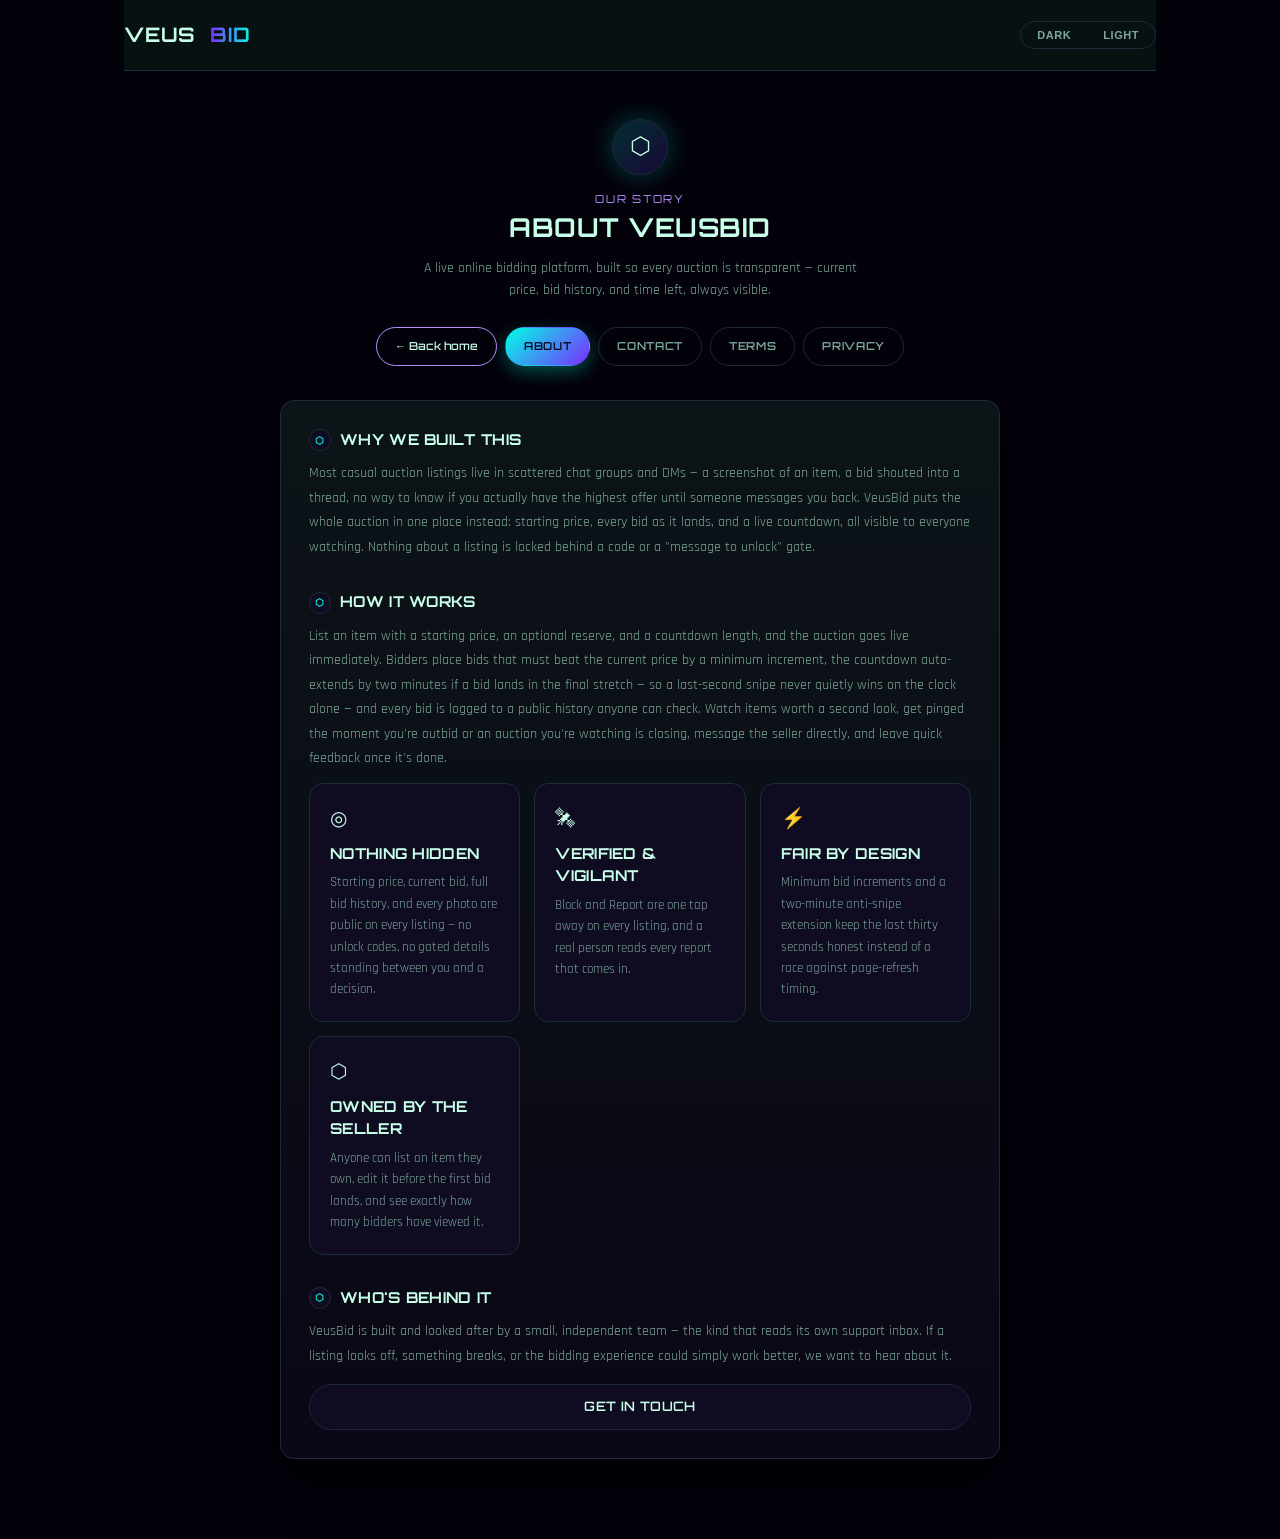
==== commit fe5b1ef1: "Add files via upload" ====
--- a/about.html
+++ b/about.html
@@ -2,9 +2,9 @@
 <html lang="en">
 <head>
 <meta charset="UTF-8">
-<!-- Applies saved appearance (font, color, background) before first paint — must stay first, as a classic (non-module) script, to avoid a flash of default styling. -->
+<meta name="viewport" content="width=device-width, initial-scale=1.0, viewport-fit=cover">
+<!-- Applies saved appearance (font, color, background) before first paint — must stay first among *body-affecting* scripts, as a classic (non-module) script, to avoid a flash of default styling. Kept after charset+viewport so the browser commits to the mobile layout viewport before this blocking script runs, instead of briefly (or on some Android Chrome builds, persistently) treating the page as a non-mobile-optimized desktop-width page. -->
 <script src="appearance-core.js"></script>
-<meta name="viewport" content="width=device-width, initial-scale=1.0, viewport-fit=cover">
 <title>About — VeusBid</title>
 <link rel="icon" href="favicon.ico" sizes="any">
 <link rel="icon" type="image/png" sizes="16x16" href="favicon-16.png">
